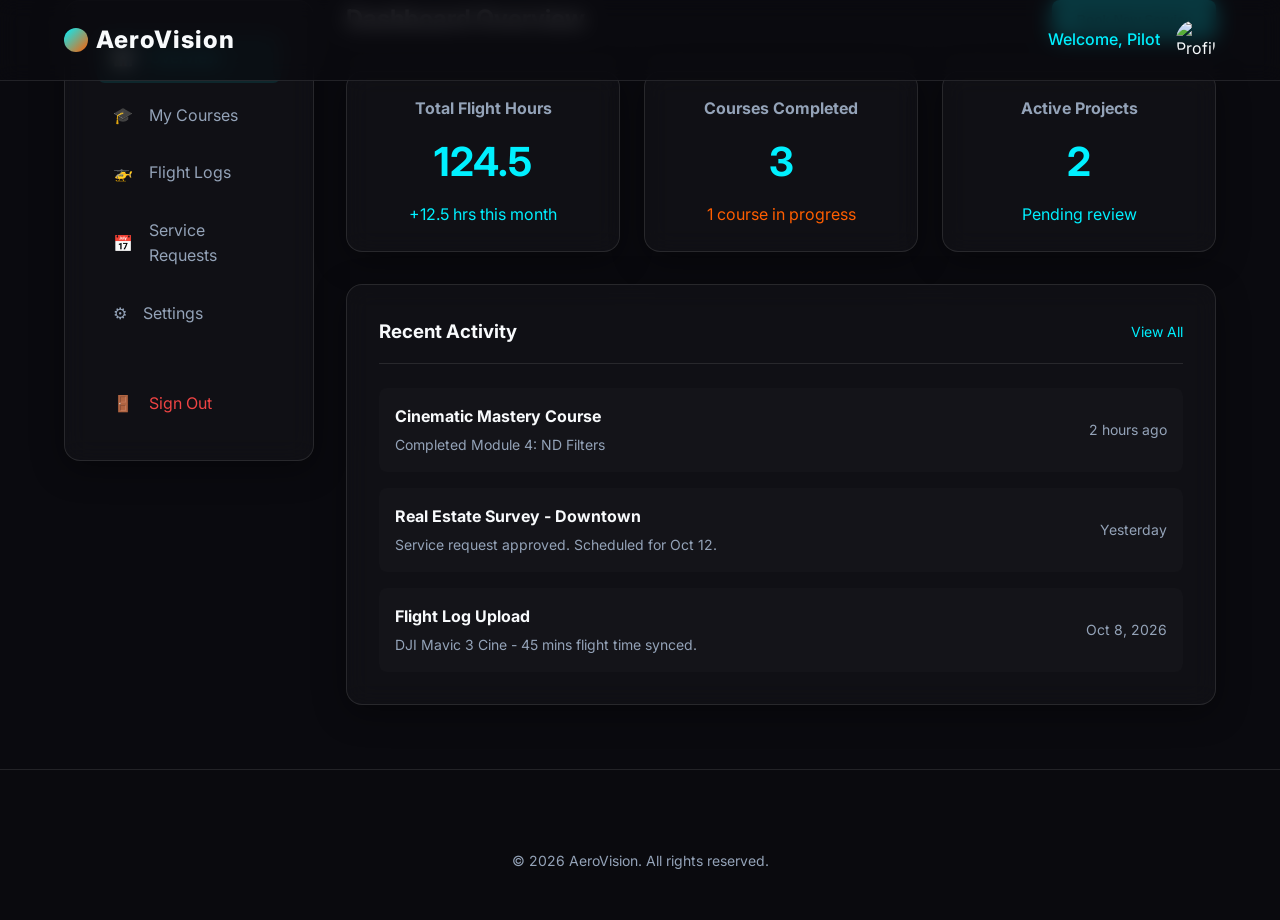
==== dashboard.html @ 5cb68105 "Initial commit: Responsive DroneTV inspired website" ====
<!DOCTYPE html>
<html lang="en">
<head>
    <meta charset="UTF-8">
    <meta name="viewport" content="width=device-width, initial-scale=1.0">
    <title>Dashboard | AeroVision</title>
    <link rel="stylesheet" href="styles.css">
    <link href="https://fonts.googleapis.com/css2?family=Inter:wght@400;500;600;700;800&display=swap" rel="stylesheet">
</head>
<body>
    <header>
        <div class="container navbar">
            <a href="index.html" class="logo">
                <span class="logo-icon"></span>
                AeroVision
            </a>
            <div style="display: flex; align-items: center; gap: 1rem;">
                <span style="font-weight: 500; color: var(--primary-cyan);">Welcome, Pilot</span>
                <img src="https://ui-avatars.com/api/?name=Pilot&background=0D8ABC&color=fff&rounded=true" alt="Profile" style="width: 40px; height: 40px; border-radius: 50%;">
            </div>
        </div>
    </header>

    <main class="container">
        <div class="dashboard-layout">
            <!-- Sidebar -->
            <aside class="sidebar glass-panel">
                <nav class="sidebar-nav">
                    <a href="#" class="active">
                        <span>📊</span> Overview
                    </a>
                    <a href="#">
                        <span>🎓</span> My Courses
                    </a>
                    <a href="#">
                        <span>🚁</span> Flight Logs
                    </a>
                    <a href="#">
                        <span>📅</span> Service Requests
                    </a>
                    <a href="#">
                        <span>⚙️</span> Settings
                    </a>
                    <a href="index.html" style="margin-top: 2rem; color: #ef4444;">
                        <span>🚪</span> Sign Out
                    </a>
                </nav>
            </aside>

            <!-- Main Content -->
            <div class="dashboard-content">
                <div class="dashboard-header">
                    <h2>Dashboard Overview</h2>
                    <button class="btn btn-primary">Book New Service</button>
                </div>

                <div class="stat-grid">
                    <div class="stat-card glass-panel">
                        <h4 class="text-muted">Total Flight Hours</h4>
                        <div class="stat-value">124.5</div>
                        <p class="text-cyan">+12.5 hrs this month</p>
                    </div>
                    <div class="stat-card glass-panel">
                        <h4 class="text-muted">Courses Completed</h4>
                        <div class="stat-value">3</div>
                        <p class="text-orange">1 course in progress</p>
                    </div>
                    <div class="stat-card glass-panel">
                        <h4 class="text-muted">Active Projects</h4>
                        <div class="stat-value">2</div>
                        <p class="text-cyan">Pending review</p>
                    </div>
                </div>

                <div class="dashboard-panel glass-panel">
                    <div class="panel-header" style="display: flex; justify-content: space-between; align-items: center;">
                        <h3>Recent Activity</h3>
                        <a href="#" class="text-cyan" style="font-size: 0.875rem;">View All</a>
                    </div>
                    <div style="display: flex; flex-direction: column; gap: 1rem;">
                        <div style="display: flex; justify-content: space-between; align-items: center; padding: 1rem; background: rgba(255,255,255,0.02); border-radius: 8px;">
                            <div>
                                <h4 style="margin-bottom: 0.25rem;">Cinematic Mastery Course</h4>
                                <p class="text-muted" style="font-size: 0.875rem;">Completed Module 4: ND Filters</p>
                            </div>
                            <span style="color: var(--text-muted); font-size: 0.875rem;">2 hours ago</span>
                        </div>
                        <div style="display: flex; justify-content: space-between; align-items: center; padding: 1rem; background: rgba(255,255,255,0.02); border-radius: 8px;">
                            <div>
                                <h4 style="margin-bottom: 0.25rem;">Real Estate Survey - Downtown</h4>
                                <p class="text-muted" style="font-size: 0.875rem;">Service request approved. Scheduled for Oct 12.</p>
                            </div>
                            <span style="color: var(--text-muted); font-size: 0.875rem;">Yesterday</span>
                        </div>
                        <div style="display: flex; justify-content: space-between; align-items: center; padding: 1rem; background: rgba(255,255,255,0.02); border-radius: 8px;">
                            <div>
                                <h4 style="margin-bottom: 0.25rem;">Flight Log Upload</h4>
                                <p class="text-muted" style="font-size: 0.875rem;">DJI Mavic 3 Cine - 45 mins flight time synced.</p>
                            </div>
                            <span style="color: var(--text-muted); font-size: 0.875rem;">Oct 8, 2026</span>
                        </div>
                    </div>
                </div>
            </div>
        </div>
    </main>

    <footer style="margin-top: 0;">
        <div class="container">
            <div class="footer-bottom" style="border-top: none; padding-top: 2rem;">
                <p>&copy; 2026 AeroVision. All rights reserved.</p>
            </div>
        </div>
    </footer>

    <script src="app.js"></script>
</body>
</html>
---- styles.css ----
/* =========================================
   VARIABLES & DESIGN SYSTEM
   ========================================= */
:root {
    /* Color Palette */
    --bg-dark: #0a0a0f;
    --bg-card: rgba(20, 20, 25, 0.6);
    --primary-cyan: #00f0ff;
    --primary-orange: #ff5e00;
    --text-main: #f8fafc;
    --text-muted: #94a3b8;
    
    /* Gradients */
    --gradient-primary: linear-gradient(135deg, var(--primary-cyan), var(--primary-orange));
    
    /* Effects */
    --glass-border: 1px solid rgba(255, 255, 255, 0.1);
    --glass-shadow: 0 8px 32px 0 rgba(0, 0, 0, 0.37);
    --neon-shadow-cyan: 0 0 10px rgba(0, 240, 255, 0.5);
    
    /* Typography */
    --font-primary: 'Inter', system-ui, -apple-system, sans-serif;
    
    /* Transitions */
    --transition-fast: 0.2s ease;
    --transition-normal: 0.3s ease;
}

/* =========================================
   RESET & BASE STYLES
   ========================================= */
* {
    margin: 0;
    padding: 0;
    box-sizing: border-box;
}

body {
    font-family: var(--font-primary);
    background-color: var(--bg-dark);
    color: var(--text-main);
    line-height: 1.6;
    min-height: 100vh;
    display: flex;
    flex-direction: column;
    overflow-x: hidden;
}

a {
    text-decoration: none;
    color: inherit;
    transition: var(--transition-fast);
}

ul {
    list-style: none;
}

img {
    max-width: 100%;
    height: auto;
    display: block;
}

/* =========================================
   UTILITIES & PREMIUM EFFECTS
   ========================================= */
/* Custom Scrollbar */
::-webkit-scrollbar {
    width: 8px;
}

::-webkit-scrollbar-track {
    background: var(--bg-dark);
}

::-webkit-scrollbar-thumb {
    background: rgba(0, 240, 255, 0.3);
    border-radius: 10px;
}

::-webkit-scrollbar-thumb:hover {
    background: var(--primary-cyan);
}

/* Scroll Reveal Classes */
.reveal {
    opacity: 0;
    transform: translateY(30px);
    transition: all 0.8s cubic-bezier(0.5, 0, 0, 1);
}

.reveal.active {
    opacity: 1;
    transform: translateY(0);
}

/* Canvas Background for Hero */
#hero-canvas {
    position: absolute;
    top: 0;
    left: 0;
    width: 100%;
    height: 100%;
    z-index: -1;
    opacity: 0.4;
    pointer-events: none;
}

.container {
    width: 100%;
    max-width: 1200px;
    margin: 0 auto;
    padding: 0 1.5rem;
}

.text-cyan { color: var(--primary-cyan); }
.text-orange { color: var(--primary-orange); }
.text-muted { color: var(--text-muted); }

.gradient-text {
    background: var(--gradient-primary);
    -webkit-background-clip: text;
    -webkit-text-fill-color: transparent;
    background-clip: text;
}

.btn {
    display: inline-block;
    padding: 0.75rem 1.5rem;
    border-radius: 8px;
    font-weight: 600;
    cursor: pointer;
    transition: var(--transition-normal);
    border: none;
    outline: none;
}

.btn-primary {
    background: var(--primary-cyan);
    color: var(--bg-dark);
    box-shadow: var(--neon-shadow-cyan);
}

.btn-primary:hover {
    background: #00d4e0;
    box-shadow: 0 0 20px rgba(0, 240, 255, 0.8);
    transform: translateY(-2px);
}

.btn-outline {
    background: transparent;
    color: var(--primary-cyan);
    border: 1px solid var(--primary-cyan);
}

.btn-outline:hover {
    background: rgba(0, 240, 255, 0.1);
    box-shadow: var(--neon-shadow-cyan);
    transform: translateY(-2px);
}

.glass-panel {
    background: var(--bg-card);
    backdrop-filter: blur(12px);
    -webkit-backdrop-filter: blur(12px);
    border: var(--glass-border);
    border-radius: 16px;
    box-shadow: var(--glass-shadow);
}

/* =========================================
   LAYOUT COMPONENTS (Navbar & Footer)
   ========================================= */
header {
    position: fixed;
    top: 0;
    left: 0;
    width: 100%;
    z-index: 1000;
    background: rgba(10, 10, 15, 0.8);
    backdrop-filter: blur(10px);
    border-bottom: var(--glass-border);
}

.navbar {
    display: flex;
    justify-content: space-between;
    align-items: center;
    height: 80px;
}

.logo {
    font-size: 1.5rem;
    font-weight: 800;
    letter-spacing: 1px;
    display: flex;
    align-items: center;
    gap: 0.5rem;
}

.logo-icon {
    width: 24px;
    height: 24px;
    background: var(--gradient-primary);
    border-radius: 50%;
    display: inline-block;
}

.nav-links {
    display: flex;
    gap: 2rem;
    align-items: center;
}

.nav-links a {
    font-weight: 500;
    font-size: 0.95rem;
    position: relative;
}

.nav-links a::after {
    content: '';
    position: absolute;
    bottom: -4px;
    left: 0;
    width: 0;
    height: 2px;
    background: var(--primary-cyan);
    transition: var(--transition-normal);
}

.nav-links a:hover::after,
.nav-links a.active::after {
    width: 100%;
}

.mobile-menu-btn {
    display: none;
    flex-direction: column;
    gap: 5px;
    background: transparent;
    border: none;
    cursor: pointer;
    z-index: 1001;
}

.mobile-menu-btn span {
    width: 25px;
    height: 2px;
    background: var(--text-main);
    transition: var(--transition-fast);
}

footer {
    margin-top: auto;
    padding: 3rem 0;
    border-top: var(--glass-border);
    background: rgba(10, 10, 15, 0.9);
}

.footer-content {
    display: grid;
    grid-template-columns: 2fr 1fr 1fr;
    gap: 4rem;
    margin-bottom: 2rem;
}

.footer-section h3 {
    margin-bottom: 1rem;
    color: var(--primary-cyan);
}

.footer-section ul li {
    margin-bottom: 0.5rem;
}

.footer-section ul li a:hover {
    color: var(--primary-orange);
}

.footer-bottom {
    text-align: center;
    padding-top: 2rem;
    border-top: var(--glass-border);
    color: var(--text-muted);
    font-size: 0.875rem;
}

/* =========================================
   PAGE SPECIFIC STYLES
   ========================================= */
main {
    padding-top: 100px;
    flex: 1;
}

/* Hero Section (Home) */
.hero {
    min-height: calc(100vh - 80px);
    display: flex;
    align-items: center;
    position: relative;
    padding: 4rem 0;
}

.hero::before {
    content: '';
    position: absolute;
    top: 0;
    left: 0;
    width: 100%;
    height: 100%;
    background: radial-gradient(circle at 70% 30%, rgba(0, 240, 255, 0.15) 0%, rgba(10, 10, 15, 0) 50%),
                radial-gradient(circle at 20% 80%, rgba(255, 94, 0, 0.1) 0%, rgba(10, 10, 15, 0) 40%);
    z-index: -1;
}

.hero-content {
    max-width: 600px;
}

.hero h1 {
    font-size: 3.5rem;
    line-height: 1.2;
    margin-bottom: 1.5rem;
}

.hero p {
    font-size: 1.25rem;
    color: var(--text-muted);
    margin-bottom: 2rem;
}

.hero-btns {
    display: flex;
    gap: 1rem;
}

/* Features/Services Grid */
.section-title {
    text-align: center;
    font-size: 2.5rem;
    margin-bottom: 3rem;
}

.grid-3 {
    display: grid;
    grid-template-columns: repeat(auto-fit, minmax(300px, 1fr));
    gap: 2rem;
    margin-bottom: 4rem;
}

.card {
    padding: 2rem;
    transition: transform var(--transition-normal), box-shadow var(--transition-normal);
}

.card:hover {
    transform: translateY(-5px);
    box-shadow: 0 15px 30px rgba(0, 0, 0, 0.5), 0 0 15px rgba(0, 240, 255, 0.2);
    border-color: rgba(0, 240, 255, 0.3);
}

.card-icon {
    font-size: 2.5rem;
    margin-bottom: 1.5rem;
    color: var(--primary-orange);
}

.card h3 {
    font-size: 1.5rem;
    margin-bottom: 1rem;
}

.card p {
    color: var(--text-muted);
}

/* Auth Pages (Login) */
.auth-container {
    display: flex;
    justify-content: center;
    align-items: center;
    min-height: calc(100vh - 80px - 200px);
    padding: 2rem 0;
}

.auth-form {
    width: 100%;
    max-width: 400px;
    padding: 3rem 2rem;
}

.auth-form h2 {
    text-align: center;
    margin-bottom: 2rem;
    font-size: 2rem;
}

.form-group {
    margin-bottom: 1.5rem;
}

.form-group label {
    display: block;
    margin-bottom: 0.5rem;
    font-weight: 500;
    color: var(--text-muted);
}

.form-group input {
    width: 100%;
    padding: 0.75rem 1rem;
    background: rgba(255, 255, 255, 0.05);
    border: 1px solid rgba(255, 255, 255, 0.1);
    border-radius: 8px;
    color: var(--text-main);
    font-family: var(--font-primary);
    transition: var(--transition-fast);
}

.form-group input:focus {
    outline: none;
    border-color: var(--primary-cyan);
    box-shadow: 0 0 0 2px rgba(0, 240, 255, 0.2);
    background: rgba(255, 255, 255, 0.1);
}

.auth-form .btn {
    width: 100%;
    margin-top: 1rem;
}

.auth-links {
    margin-top: 1.5rem;
    text-align: center;
    font-size: 0.875rem;
}

.auth-links a {
    color: var(--primary-cyan);
}

/* Dashboard */
.dashboard-layout {
    display: grid;
    grid-template-columns: 250px 1fr;
    gap: 2rem;
    min-height: calc(100vh - 80px - 200px);
    margin-bottom: 4rem;
}

.sidebar {
    padding: 2rem;
    height: max-content;
}

.sidebar-nav {
    display: flex;
    flex-direction: column;
    gap: 0.5rem;
}

.sidebar-nav a {
    padding: 0.75rem 1rem;
    border-radius: 8px;
    display: flex;
    align-items: center;
    gap: 1rem;
    color: var(--text-muted);
}

.sidebar-nav a:hover,
.sidebar-nav a.active {
    background: rgba(0, 240, 255, 0.1);
    color: var(--primary-cyan);
}

.dashboard-header {
    display: flex;
    justify-content: space-between;
    align-items: center;
    margin-bottom: 2rem;
}

.stat-grid {
    display: grid;
    grid-template-columns: repeat(auto-fit, minmax(200px, 1fr));
    gap: 1.5rem;
    margin-bottom: 2rem;
}

.stat-card {
    padding: 1.5rem;
    text-align: center;
}

.stat-value {
    font-size: 2.5rem;
    font-weight: 700;
    color: var(--primary-cyan);
    margin: 0.5rem 0;
}

.dashboard-panel {
    padding: 2rem;
}

.panel-header {
    margin-bottom: 1.5rem;
    padding-bottom: 1rem;
    border-bottom: var(--glass-border);
}

/* =========================================
   JS INTERACTIVITY STYLES (RIPPLE)
   ========================================= */
.btn {
    position: relative;
    overflow: hidden;
}

.ripple {
    position: absolute;
    border-radius: 50%;
    transform: scale(0);
    animation: ripple-animation 0.6s linear;
    background-color: rgba(255, 255, 255, 0.4);
    width: 100px;
    height: 100px;
    margin-top: -50px;
    margin-left: -50px;
    pointer-events: none;
}

@keyframes ripple-animation {
    to {
        transform: scale(4);
        opacity: 0;
    }
}

/* =========================================
   MEDIA QUERIES
   ========================================= */
/* Tablet */
@media (max-width: 1024px) {
    .hero h1 {
        font-size: 3rem;
    }
    
    .container {
        padding: 0 2rem;
    }
}

/* Mobile */
@media (max-width: 768px) {
    .mobile-menu-btn {
        display: flex;
        gap: 6px;
    }
    
    .mobile-menu-btn span {
        width: 30px;
        height: 3px;
        border-radius: 2px;
    }

    .logo-icon {
        width: 20px;
        height: 20px;
    }

    .logo {
        gap: 0.75rem;
    }
    
    .nav-links {
        position: fixed;
        top: 80px;
        left: -100%;
        width: 100%;
        height: calc(100vh - 80px);
        background: rgba(10, 10, 15, 0.98);
        backdrop-filter: blur(15px);
        flex-direction: column;
        align-items: center;
        justify-content: center;
        gap: 2.5rem;
        transition: 0.4s ease-in-out;
        overflow-y: auto;
    }
    
    .nav-links.active {
        left: 0;
    }
    
    .nav-links a {
        font-size: 1.25rem;
    }
    
    .hero {
        padding: 2rem 0;
        text-align: center;
    }
    
    .hero h1 {
        font-size: 2.5rem;
    }
    
    .hero-btns {
        flex-direction: column;
        align-items: stretch;
    }
    
    .dashboard-layout {
        grid-template-columns: 1fr;
    }

    .dashboard-header {
        flex-direction: column;
        align-items: flex-start;
        gap: 1rem;
    }

    .footer-content {
        grid-template-columns: 1fr;
        gap: 2.5rem;
    }
}

/* Small Mobile */
@media (max-width: 480px) {
    .hero h1 {
        font-size: 2rem;
    }
    
    .section-title {
        font-size: 2rem;
    }
    
    .card {
        padding: 1.5rem;
    }
    
    .auth-form {
        padding: 2rem 1rem;
    }
    
    .logo {
        font-size: 1.25rem;
    }
}
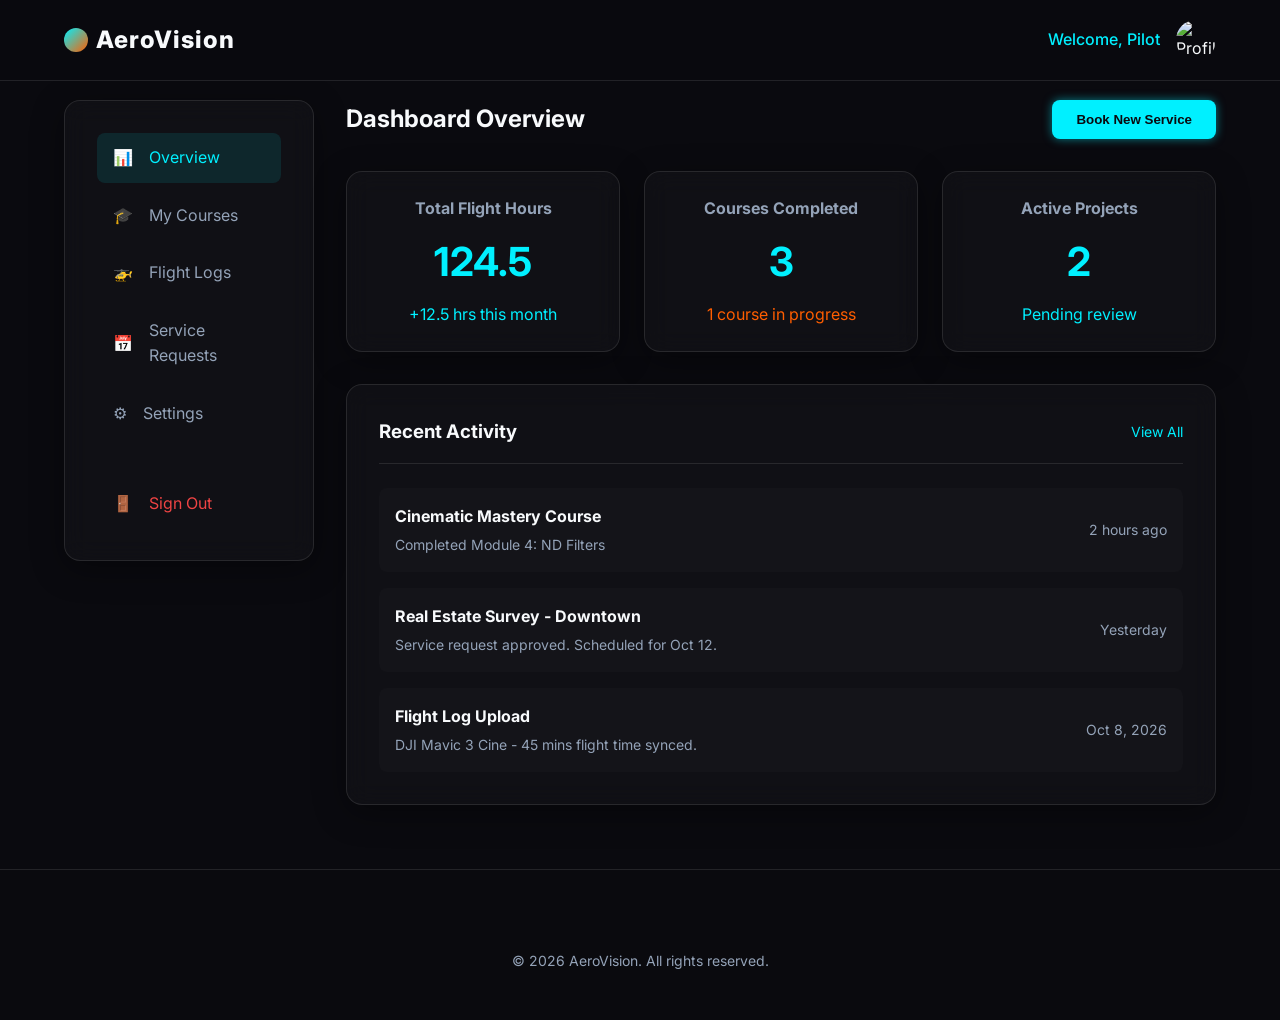
==== commit 01e8865e: "feat: Add password visibility toggle and fix dashboard layout" ====
--- a/dashboard.html
+++ b/dashboard.html
@@ -21,8 +21,9 @@
         </div>
     </header>
 
-    <main class="container">
-        <div class="dashboard-layout">
+    <main>
+        <div class="container">
+            <div class="dashboard-layout">
             <!-- Sidebar -->
             <aside class="sidebar glass-panel">
                 <nav class="sidebar-nav">
@@ -102,6 +103,7 @@
                     </div>
                 </div>
             </div>
+            </div>
         </div>
     </main>
 
--- a/styles.css
+++ b/styles.css
@@ -178,9 +178,12 @@
     left: 0;
     width: 100%;
     z-index: 1000;
-    background: rgba(10, 10, 15, 0.8);
+    background: rgba(10, 10, 15, 0.95);
     backdrop-filter: blur(10px);
+    -webkit-backdrop-filter: blur(10px);
     border-bottom: var(--glass-border);
+    transform: translateZ(0);
+    -webkit-transform: translateZ(0);
 }
 
 .navbar {
@@ -425,6 +428,37 @@
     border-color: var(--primary-cyan);
     box-shadow: 0 0 0 2px rgba(0, 240, 255, 0.2);
     background: rgba(255, 255, 255, 0.1);
+}
+
+.password-wrapper {
+    position: relative;
+    width: 100%;
+}
+
+.password-wrapper input {
+    padding-right: 2.5rem;
+}
+
+.password-toggle {
+    position: absolute;
+    right: 0.75rem;
+    top: 50%;
+    transform: translateY(-50%);
+    background: none;
+    border: none;
+    color: var(--text-muted);
+    cursor: pointer;
+    display: flex;
+    align-items: center;
+    justify-content: center;
+    padding: 0;
+    transition: color var(--transition-fast);
+}
+
+.password-toggle:focus,
+.password-toggle:hover {
+    outline: none;
+    color: var(--primary-cyan);
 }
 
 .auth-form .btn {
